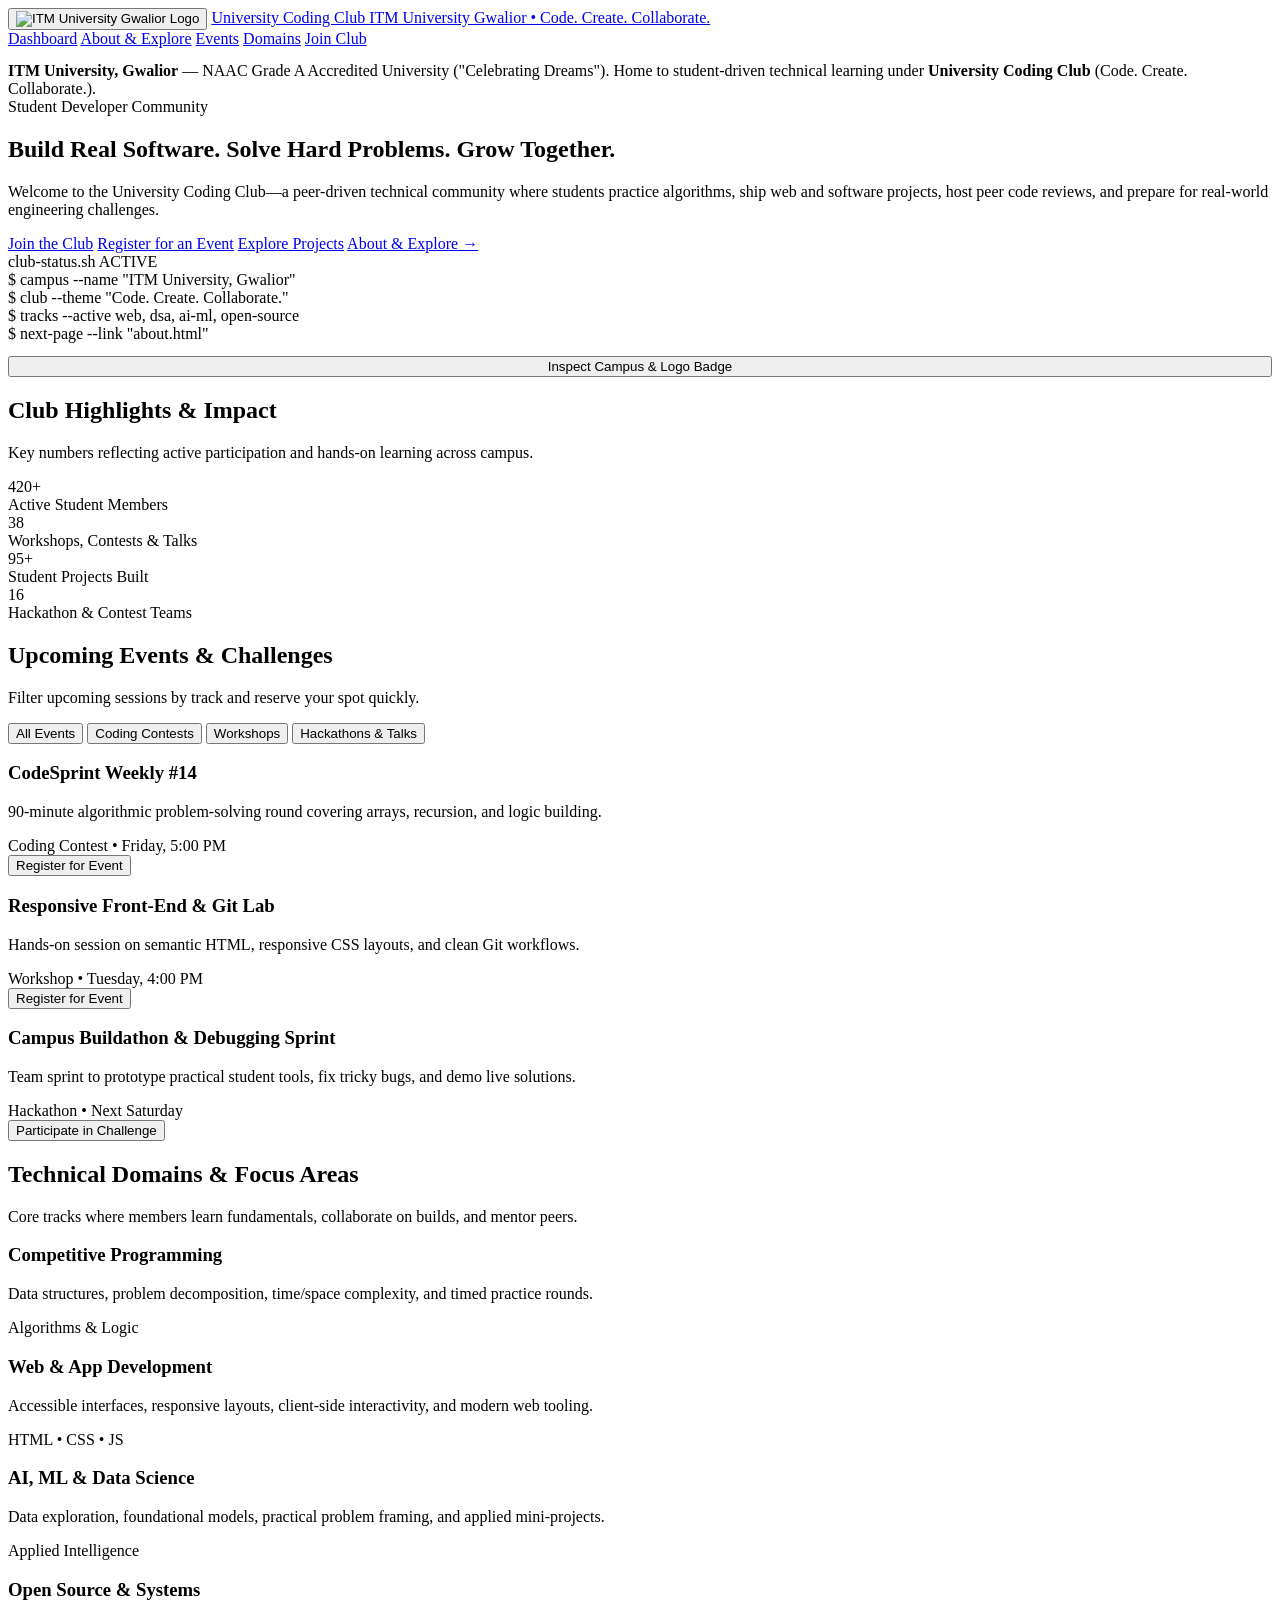
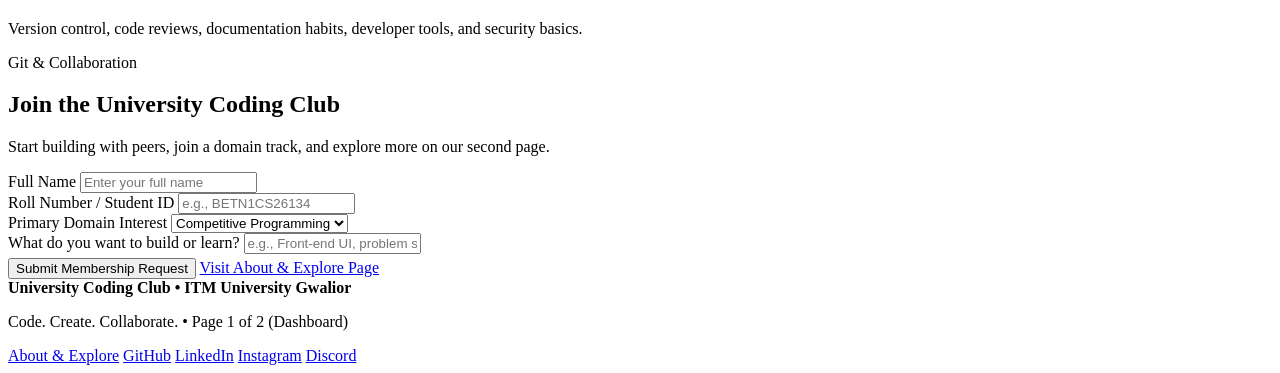
==== index.html @ a3a16de2 "index.html" ====
<!DOCTYPE html>
<html lang="en">
<head>
  <meta charset="UTF-8" />
  <meta name="viewport" content="width=device-width, initial-scale=1.0" />
  <title>University Coding Club | Code. Create. Collaborate.</title>
  <link rel="stylesheet" href="style.css" />
</head>
<body>
  <!-- Top Navigation, ITM University Logo & Club Identity -->
  <header class="navbar">
    <div class="container nav-inner">
      <div class="brand">
        <button
          type="button"
          id="logo-toggle-btn"
          class="logo-badge"
          title="Click for ITM University & Club Info"
          aria-label="Toggle ITM University Info"
        >
          <img src="itm-logo.jpg" alt="ITM University Gwalior Logo" />
        </button>

        <a href="index.html">
          <span class="brand-title">University Coding Club</span>
          <span class="brand-sub">ITM University Gwalior &bull; Code. Create. Collaborate.</span>
        </a>
      </div>

      <nav class="nav-links" aria-label="Primary Navigation">
        <a href="index.html" class="nav-link active">Dashboard</a>
        <a href="about.html" class="nav-link">About &amp; Explore</a>
        <a href="#events" class="nav-link">Events</a>
        <a href="#domains" class="nav-link">Domains</a>
        <a href="#join-club" class="nav-link">Join Club</a>
      </nav>
    </div>
  </header>

  <!-- Interactive Campus / Logo Info Banner -->
  <div class="container" style="margin-top: 0.9rem;">
    <div id="logo-info-banner" class="status-banner" role="region" aria-label="University & Club Details">
      <strong>ITM University, Gwalior</strong> — NAAC Grade A Accredited University ("Celebrating Dreams").
      Home to student-driven technical learning under <strong>University Coding Club</strong> (Code. Create. Collaborate.).
    </div>
  </div>

  <main>
    <!-- Hero Section -->
    <section class="hero container">
      <div class="hero-main">
        <span class="badge">Student Developer Community</span>
        <h1>Build Real Software. Solve Hard Problems. Grow Together.</h1>
        <p>
          Welcome to the University Coding Club—a peer-driven technical community where students practice
          algorithms, ship web and software projects, host peer code reviews, and prepare for real-world
          engineering challenges.
        </p>

        <div class="btn-row">
          <a href="#join-club" class="btn btn-primary">Join the Club</a>
          <a href="#events" class="btn btn-secondary">Register for an Event</a>
          <a href="about.html#showcase" class="btn btn-secondary">Explore Projects</a>
          <a href="about.html" class="btn btn-secondary">About &amp; Explore &rarr;</a>
        </div>
      </div>

      <!-- Club Snapshot Panel -->
      <aside class="hero-panel" aria-label="Club Quick Overview">
        <div>
          <div class="terminal-top">
            <span>club-status.sh</span>
            <span class="terminal-status">ACTIVE</span>
          </div>
          <div class="terminal-line"><span>$</span> campus --name "ITM University, Gwalior"</div>
          <div class="terminal-line"><span>$</span> club --theme "Code. Create. Collaborate."</div>
          <div class="terminal-line"><span>$</span> tracks --active web, dsa, ai-ml, open-source</div>
          <div class="terminal-line"><span>$</span> next-page --link "about.html"</div>
        </div>

        <div class="btn-row" style="margin-top: 0.8rem;">
          <button type="button" id="inspect-logo-btn" class="btn btn-secondary" style="width: 100%;">
            Inspect Campus &amp; Logo Badge
          </button>
        </div>
      </aside>
    </section>

    <!-- Club Highlights / Stats -->
    <section class="section container" aria-labelledby="stats-heading">
      <div class="section-header">
        <h2 id="stats-heading">Club Highlights &amp; Impact</h2>
        <p>Key numbers reflecting active participation and hands-on learning across campus.</p>
      </div>

      <div class="grid-4">
        <article class="card stat-card-1">
          <div class="stat-value">420+</div>
          <div class="stat-label">Active Student Members</div>
        </article>
        <article class="card stat-card-2">
          <div class="stat-value">38</div>
          <div class="stat-label">Workshops, Contests &amp; Talks</div>
        </article>
        <article class="card stat-card-3">
          <div class="stat-value">95+</div>
          <div class="stat-label">Student Projects Built</div>
        </article>
        <article class="card stat-card-4">
          <div class="stat-value">16</div>
          <div class="stat-label">Hackathon &amp; Contest Teams</div>
        </article>
      </div>
    </section>

    <!-- Upcoming Events with Category Filter -->
    <section id="events" class="section container" aria-labelledby="events-heading">
      <div class="section-header">
        <h2 id="events-heading">Upcoming Events &amp; Challenges</h2>
        <p>Filter upcoming sessions by track and reserve your spot quickly.</p>
      </div>

      <div class="filter-bar" role="group" aria-label="Filter events by category">
        <button type="button" class="filter-btn active" data-filter="all">All Events</button>
        <button type="button" class="filter-btn" data-filter="contest">Coding Contests</button>
        <button type="button" class="filter-btn" data-filter="workshop">Workshops</button>
        <button type="button" class="filter-btn" data-filter="hackathon">Hackathons &amp; Talks</button>
      </div>

      <div class="grid-3" id="events-grid">
        <article class="card event-card" data-category="contest">
          <h3>CodeSprint Weekly #14</h3>
          <p>90-minute algorithmic problem-solving round covering arrays, recursion, and logic building.</p>
          <span class="tag">Coding Contest &bull; Friday, 5:00 PM</span>
          <div class="btn-row">
            <button type="button" class="btn btn-secondary register-btn" data-event="CodeSprint Weekly #14">
              Register for Event
            </button>
          </div>
        </article>

        <article class="card event-card" data-category="workshop">
          <h3>Responsive Front-End &amp; Git Lab</h3>
          <p>Hands-on session on semantic HTML, responsive CSS layouts, and clean Git workflows.</p>
          <span class="tag">Workshop &bull; Tuesday, 4:00 PM</span>
          <div class="btn-row">
            <button type="button" class="btn btn-secondary register-btn" data-event="Responsive Front-End &amp; Git Lab">
              Register for Event
            </button>
          </div>
        </article>

        <article class="card event-card" data-category="hackathon">
          <h3>Campus Buildathon &amp; Debugging Sprint</h3>
          <p>Team sprint to prototype practical student tools, fix tricky bugs, and demo live solutions.</p>
          <span class="tag">Hackathon &bull; Next Saturday</span>
          <div class="btn-row">
            <button type="button" class="btn btn-secondary register-btn" data-event="Campus Buildathon &amp; Debugging Sprint">
              Participate in Challenge
            </button>
          </div>
        </article>
      </div>

      <div id="event-status" class="status-banner" role="status" aria-live="polite"></div>
    </section>

    <!-- Technical Domains / Activities -->
    <section id="domains" class="section container" aria-labelledby="domains-heading">
      <div class="section-header">
        <h2 id="domains-heading">Technical Domains &amp; Focus Areas</h2>
        <p>Core tracks where members learn fundamentals, collaborate on builds, and mentor peers.</p>
      </div>

      <div class="grid-4">
        <article class="card">
          <h3>Competitive Programming</h3>
          <p>Data structures, problem decomposition, time/space complexity, and timed practice rounds.</p>
          <span class="tag">Algorithms &amp; Logic</span>
        </article>

        <article class="card">
          <h3>Web &amp; App Development</h3>
          <p>Accessible interfaces, responsive layouts, client-side interactivity, and modern web tooling.</p>
          <span class="tag">HTML &bull; CSS &bull; JS</span>
        </article>

        <article class="card">
          <h3>AI, ML &amp; Data Science</h3>
          <p>Data exploration, foundational models, practical problem framing, and applied mini-projects.</p>
          <span class="tag">Applied Intelligence</span>
        </article>

        <article class="card">
          <h3>Open Source &amp; Systems</h3>
          <p>Version control, code reviews, documentation habits, developer tools, and security basics.</p>
          <span class="tag">Git &amp; Collaboration</span>
        </article>
      </div>
    </section>

    <!-- Call to Action / Quick Join -->
    <section id="join-club" class="section container" aria-labelledby="join-heading">
      <div class="section-header">
        <h2 id="join-heading">Join the University Coding Club</h2>
        <p>Start building with peers, join a domain track, and explore more on our second page.</p>
      </div>

      <div class="form-box">
        <form id="join-form" class="form-grid">
          <div class="form-group">
            <label for="student-name">Full Name</label>
            <input id="student-name" name="studentName" type="text" placeholder="Enter your full name" required />
          </div>

          <div class="form-group">
            <label for="roll-no">Roll Number / Student ID</label>
            <input id="roll-no" name="rollNo" type="text" placeholder="e.g., BETN1CS26134" required />
          </div>

          <div class="form-group">
            <label for="domain-select">Primary Domain Interest</label>
            <select id="domain-select" name="domain">
              <option value="Competitive Programming">Competitive Programming</option>
              <option value="Web & App Development">Web &amp; App Development</option>
              <option value="AI, ML & Data Science">AI, ML &amp; Data Science</option>
              <option value="Open Source & Systems">Open Source &amp; Systems</option>
            </select>
          </div>

          <div class="form-group">
            <label for="goal-input">What do you want to build or learn?</label>
            <input id="goal-input" name="goal" type="text" placeholder="e.g., Front-end UI, problem solving, team projects" />
          </div>

          <div class="form-group full">
            <div class="btn-row" style="margin-top: 0.25rem;">
              <button type="submit" class="btn btn-primary">Submit Membership Request</button>
              <a href="about.html" class="btn btn-secondary">Visit About &amp; Explore Page</a>
            </div>
          </div>
        </form>

        <div id="join-status" class="status-banner" role="status" aria-live="polite"></div>
      </div>
    </section>
  </main>

  <!-- Community Links & Footer -->
  <footer class="footer">
    <div class="container footer-inner">
      <div>
        <strong>University Coding Club &bull; ITM University Gwalior</strong>
        <p>Code. Create. Collaborate. &bull; Page 1 of 2 (Dashboard)</p>
      </div>

      <div class="social-links" aria-label="Community Links">
        <a href="about.html">About &amp; Explore</a>
        <a href="https://github.com" target="_blank" rel="noopener noreferrer">GitHub</a>
        <a href="https://www.linkedin.com" target="_blank" rel="noopener noreferrer">LinkedIn</a>
        <a href="https://www.instagram.com" target="_blank" rel="noopener noreferrer">Instagram</a>
        <a href="https://discord.com" target="_blank" rel="noopener noreferrer">Discord</a>
      </div>
    </div>
  </footer>

  <!-- Interactive Behavior for Logo Info, Event Filters & Join Form -->
  <script>
    const logoToggleBtn = document.getElementById("logo-toggle-btn");
    const inspectLogoBtn = document.getElementById("inspect-logo-btn");
    const logoInfoBanner = document.getElementById("logo-info-banner");

    function toggleLogoBanner() {
      logoInfoBanner.classList.toggle("show");
    }

    logoToggleBtn.addEventListener("click", toggleLogoBanner);
    inspectLogoBtn.addEventListener("click", toggleLogoBanner);

    const filterButtons = document.querySelectorAll(".filter-btn");
    const eventCards = document.querySelectorAll(".event-card");
    const eventStatus = document.getElementById("event-status");

    filterButtons.forEach((button) => {
      button.addEventListener("click", () => {
        const selectedCategory = button.dataset.filter;

        filterButtons.forEach((btn) => btn.classList.remove("active"));
        button.classList.add("active");

        eventCards.forEach((card) => {
          const matches = selectedCategory === "all" || card.dataset.category === selectedCategory;
          card.style.display = matches ? "block" : "none";
        });
      });
    });

    const registerButtons = document.querySelectorAll(".register-btn");
    registerButtons.forEach((btn) => {
      btn.addEventListener("click", () => {
        const eventName = btn.dataset.event;
        eventStatus.textContent = `Selected "${eventName}". Complete your details in the Join Club section below to confirm your interest.`;
        eventStatus.classList.add("show");
      });
    });

    const joinForm = document.getElementById("join-form");
    const joinStatus = document.getElementById("join-status");

    joinForm.addEventListener("submit", (event) => {
      event.preventDefault();
      const nameValue = document.getElementById("student-name").value.trim();
      const rollValue = document.getElementById("roll-no").value.trim();
      const domainValue = document.getElementById("domain-select").value;

      joinStatus.textContent = `Welcome, ${nameValue} (${rollValue})! Your interest in ${domainValue} has been noted for the University Coding Club.`;
      joinStatus.classList.add("show");
      joinForm.reset();
    });
  </script>
</body>
</html>
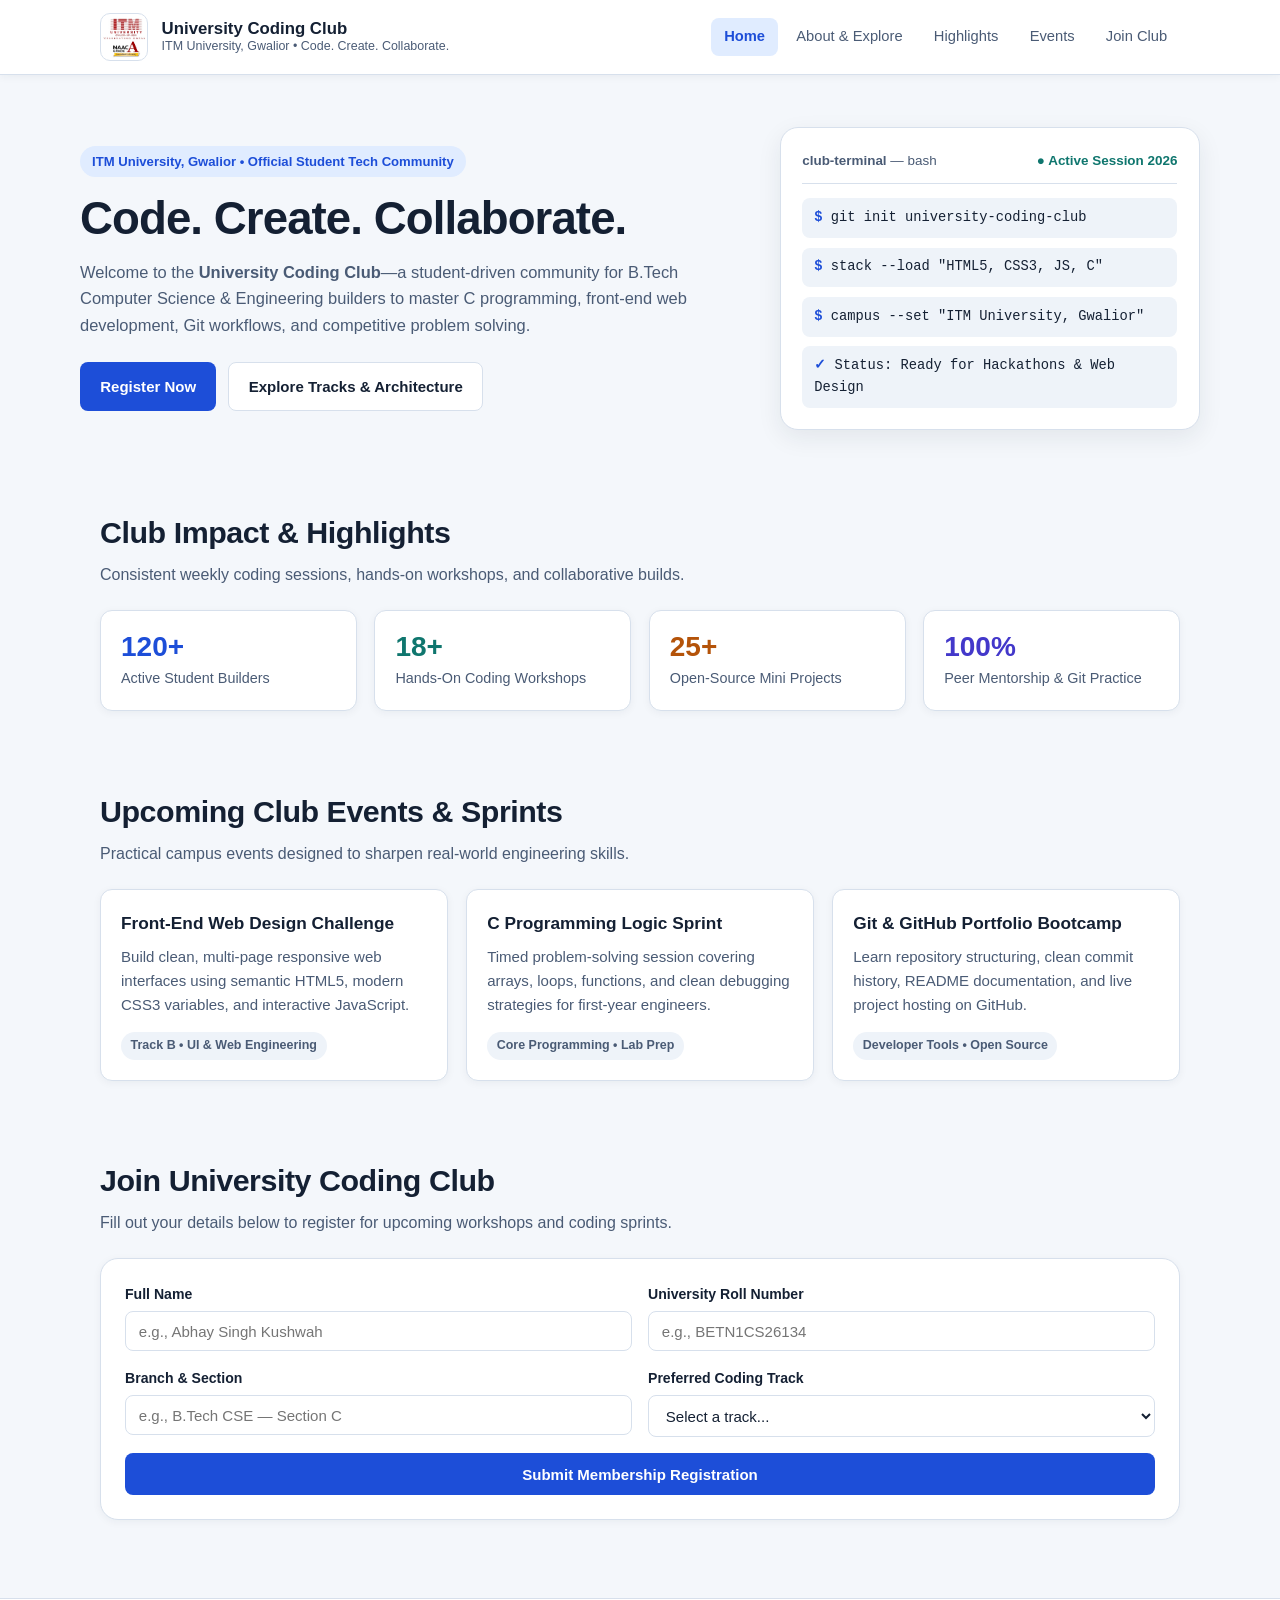
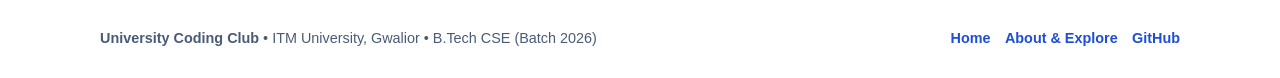
==== commit 7224eeca: "Update index.html Updated the title and improved navigation links. Enhanced the club description and" ====
--- a/index.html
+++ b/index.html
@@ -3,320 +3,258 @@
 <head>
   <meta charset="UTF-8" />
   <meta name="viewport" content="width=device-width, initial-scale=1.0" />
-  <title>University Coding Club | Code. Create. Collaborate.</title>
+  <title>University Coding Club | ITM University, Gwalior</title>
   <link rel="stylesheet" href="style.css" />
 </head>
 <body>
-  <!-- Top Navigation, ITM University Logo & Club Identity -->
+  <!-- Sticky Top Navigation Bar -->
   <header class="navbar">
     <div class="container nav-inner">
-      <div class="brand">
-        <button
-          type="button"
-          id="logo-toggle-btn"
-          class="logo-badge"
-          title="Click for ITM University & Club Info"
-          aria-label="Toggle ITM University Info"
-        >
-          <img src="itm-logo.jpg" alt="ITM University Gwalior Logo" />
-        </button>
-
-        <a href="index.html">
+      <a href="index.html" class="brand" aria-label="University Coding Club Home">
+        <span class="logo-badge">
+          <img src="Screenshot_20261123_182825_Google.jpg" alt="ITM University Gwalior Logo" />
+        </span>
+        <span>
           <span class="brand-title">University Coding Club</span>
-          <span class="brand-sub">ITM University Gwalior &bull; Code. Create. Collaborate.</span>
-        </a>
-      </div>
+          <span class="brand-sub">ITM University, Gwalior • Code. Create. Collaborate.</span>
+        </span>
+      </a>
 
       <nav class="nav-links" aria-label="Primary Navigation">
-        <a href="index.html" class="nav-link active">Dashboard</a>
+        <a href="index.html" class="nav-link active" aria-current="page">Home</a>
         <a href="about.html" class="nav-link">About &amp; Explore</a>
+        <a href="#highlights" class="nav-link">Highlights</a>
         <a href="#events" class="nav-link">Events</a>
-        <a href="#domains" class="nav-link">Domains</a>
-        <a href="#join-club" class="nav-link">Join Club</a>
+        <a href="#join" class="nav-link">Join Club</a>
       </nav>
     </div>
   </header>
 
-  <!-- Interactive Campus / Logo Info Banner -->
-  <div class="container" style="margin-top: 0.9rem;">
-    <div id="logo-info-banner" class="status-banner" role="region" aria-label="University & Club Details">
-      <strong>ITM University, Gwalior</strong> — NAAC Grade A Accredited University ("Celebrating Dreams").
-      Home to student-driven technical learning under <strong>University Coding Club</strong> (Code. Create. Collaborate.).
-    </div>
-  </div>
-
   <main>
     <!-- Hero Section -->
-    <section class="hero container">
-      <div class="hero-main">
-        <span class="badge">Student Developer Community</span>
-        <h1>Build Real Software. Solve Hard Problems. Grow Together.</h1>
+    <section class="container hero">
+      <div>
+        <span class="badge">ITM University, Gwalior • Official Student Tech Community</span>
+        <h1>Code. Create. Collaborate.</h1>
         <p>
-          Welcome to the University Coding Club—a peer-driven technical community where students practice
-          algorithms, ship web and software projects, host peer code reviews, and prepare for real-world
-          engineering challenges.
+          Welcome to the <strong>University Coding Club</strong>—a student-driven community for
+          B.Tech Computer Science &amp; Engineering builders to master C programming, front-end
+          web development, Git workflows, and competitive problem solving.
         </p>
 
         <div class="btn-row">
-          <a href="#join-club" class="btn btn-primary">Join the Club</a>
-          <a href="#events" class="btn btn-secondary">Register for an Event</a>
-          <a href="about.html#showcase" class="btn btn-secondary">Explore Projects</a>
-          <a href="about.html" class="btn btn-secondary">About &amp; Explore &rarr;</a>
-        </div>
-      </div>
-
-      <!-- Club Snapshot Panel -->
-      <aside class="hero-panel" aria-label="Club Quick Overview">
-        <div>
-          <div class="terminal-top">
-            <span>club-status.sh</span>
-            <span class="terminal-status">ACTIVE</span>
-          </div>
-          <div class="terminal-line"><span>$</span> campus --name "ITM University, Gwalior"</div>
-          <div class="terminal-line"><span>$</span> club --theme "Code. Create. Collaborate."</div>
-          <div class="terminal-line"><span>$</span> tracks --active web, dsa, ai-ml, open-source</div>
-          <div class="terminal-line"><span>$</span> next-page --link "about.html"</div>
-        </div>
-
-        <div class="btn-row" style="margin-top: 0.8rem;">
-          <button type="button" id="inspect-logo-btn" class="btn btn-secondary" style="width: 100%;">
-            Inspect Campus &amp; Logo Badge
-          </button>
+          <a href="#join" class="btn btn-primary">Register Now</a>
+          <a href="about.html" class="btn btn-secondary">Explore Tracks &amp; Architecture</a>
+        </div>
+      </div>
+
+      <!-- Interactive Terminal Preview Card -->
+      <aside class="hero-panel" aria-label="Club Live Status Terminal">
+        <div class="terminal-top">
+          <span><strong>club-terminal</strong> — bash</span>
+          <span class="terminal-status">● Active Session 2026</span>
+        </div>
+        <div class="terminal-line"><span>$</span> git init university-coding-club</div>
+        <div class="terminal-line"><span>$</span> stack --load "HTML5, CSS3, JS, C"</div>
+        <div class="terminal-line"><span>$</span> campus --set "ITM University, Gwalior"</div>
+        <div class="terminal-line" style="margin-bottom: 0;">
+          <span>✓</span> Status: Ready for Hackathons &amp; Web Design
         </div>
       </aside>
     </section>
 
-    <!-- Club Highlights / Stats -->
-    <section class="section container" aria-labelledby="stats-heading">
-      <div class="section-header">
-        <h2 id="stats-heading">Club Highlights &amp; Impact</h2>
-        <p>Key numbers reflecting active participation and hands-on learning across campus.</p>
-      </div>
-
-      <div class="grid-4">
-        <article class="card stat-card-1">
-          <div class="stat-value">420+</div>
-          <div class="stat-label">Active Student Members</div>
-        </article>
-        <article class="card stat-card-2">
-          <div class="stat-value">38</div>
-          <div class="stat-label">Workshops, Contests &amp; Talks</div>
-        </article>
-        <article class="card stat-card-3">
-          <div class="stat-value">95+</div>
-          <div class="stat-label">Student Projects Built</div>
-        </article>
-        <article class="card stat-card-4">
-          <div class="stat-value">16</div>
-          <div class="stat-label">Hackathon &amp; Contest Teams</div>
-        </article>
-      </div>
-    </section>
-
-    <!-- Upcoming Events with Category Filter -->
-    <section id="events" class="section container" aria-labelledby="events-heading">
-      <div class="section-header">
-        <h2 id="events-heading">Upcoming Events &amp; Challenges</h2>
-        <p>Filter upcoming sessions by track and reserve your spot quickly.</p>
-      </div>
-
-      <div class="filter-bar" role="group" aria-label="Filter events by category">
-        <button type="button" class="filter-btn active" data-filter="all">All Events</button>
-        <button type="button" class="filter-btn" data-filter="contest">Coding Contests</button>
-        <button type="button" class="filter-btn" data-filter="workshop">Workshops</button>
-        <button type="button" class="filter-btn" data-filter="hackathon">Hackathons &amp; Talks</button>
-      </div>
-
-      <div class="grid-3" id="events-grid">
-        <article class="card event-card" data-category="contest">
-          <h3>CodeSprint Weekly #14</h3>
-          <p>90-minute algorithmic problem-solving round covering arrays, recursion, and logic building.</p>
-          <span class="tag">Coding Contest &bull; Friday, 5:00 PM</span>
-          <div class="btn-row">
-            <button type="button" class="btn btn-secondary register-btn" data-event="CodeSprint Weekly #14">
-              Register for Event
-            </button>
-          </div>
-        </article>
-
-        <article class="card event-card" data-category="workshop">
-          <h3>Responsive Front-End &amp; Git Lab</h3>
-          <p>Hands-on session on semantic HTML, responsive CSS layouts, and clean Git workflows.</p>
-          <span class="tag">Workshop &bull; Tuesday, 4:00 PM</span>
-          <div class="btn-row">
-            <button type="button" class="btn btn-secondary register-btn" data-event="Responsive Front-End &amp; Git Lab">
-              Register for Event
-            </button>
-          </div>
-        </article>
-
-        <article class="card event-card" data-category="hackathon">
-          <h3>Campus Buildathon &amp; Debugging Sprint</h3>
-          <p>Team sprint to prototype practical student tools, fix tricky bugs, and demo live solutions.</p>
-          <span class="tag">Hackathon &bull; Next Saturday</span>
-          <div class="btn-row">
-            <button type="button" class="btn btn-secondary register-btn" data-event="Campus Buildathon &amp; Debugging Sprint">
-              Participate in Challenge
-            </button>
-          </div>
-        </article>
-      </div>
-
-      <div id="event-status" class="status-banner" role="status" aria-live="polite"></div>
-    </section>
-
-    <!-- Technical Domains / Activities -->
-    <section id="domains" class="section container" aria-labelledby="domains-heading">
-      <div class="section-header">
-        <h2 id="domains-heading">Technical Domains &amp; Focus Areas</h2>
-        <p>Core tracks where members learn fundamentals, collaborate on builds, and mentor peers.</p>
-      </div>
-
-      <div class="grid-4">
-        <article class="card">
-          <h3>Competitive Programming</h3>
-          <p>Data structures, problem decomposition, time/space complexity, and timed practice rounds.</p>
-          <span class="tag">Algorithms &amp; Logic</span>
-        </article>
-
-        <article class="card">
-          <h3>Web &amp; App Development</h3>
-          <p>Accessible interfaces, responsive layouts, client-side interactivity, and modern web tooling.</p>
-          <span class="tag">HTML &bull; CSS &bull; JS</span>
-        </article>
-
-        <article class="card">
-          <h3>AI, ML &amp; Data Science</h3>
-          <p>Data exploration, foundational models, practical problem framing, and applied mini-projects.</p>
-          <span class="tag">Applied Intelligence</span>
-        </article>
-
-        <article class="card">
-          <h3>Open Source &amp; Systems</h3>
-          <p>Version control, code reviews, documentation habits, developer tools, and security basics.</p>
-          <span class="tag">Git &amp; Collaboration</span>
-        </article>
-      </div>
-    </section>
-
-    <!-- Call to Action / Quick Join -->
-    <section id="join-club" class="section container" aria-labelledby="join-heading">
-      <div class="section-header">
-        <h2 id="join-heading">Join the University Coding Club</h2>
-        <p>Start building with peers, join a domain track, and explore more on our second page.</p>
-      </div>
-
-      <div class="form-box">
-        <form id="join-form" class="form-grid">
-          <div class="form-group">
-            <label for="student-name">Full Name</label>
-            <input id="student-name" name="studentName" type="text" placeholder="Enter your full name" required />
-          </div>
-
-          <div class="form-group">
-            <label for="roll-no">Roll Number / Student ID</label>
-            <input id="roll-no" name="rollNo" type="text" placeholder="e.g., BETN1CS26134" required />
-          </div>
-
-          <div class="form-group">
-            <label for="domain-select">Primary Domain Interest</label>
-            <select id="domain-select" name="domain">
-              <option value="Competitive Programming">Competitive Programming</option>
-              <option value="Web & App Development">Web &amp; App Development</option>
-              <option value="AI, ML & Data Science">AI, ML &amp; Data Science</option>
-              <option value="Open Source & Systems">Open Source &amp; Systems</option>
-            </select>
-          </div>
-
-          <div class="form-group">
-            <label for="goal-input">What do you want to build or learn?</label>
-            <input id="goal-input" name="goal" type="text" placeholder="e.g., Front-end UI, problem solving, team projects" />
-          </div>
-
-          <div class="form-group full">
-            <div class="btn-row" style="margin-top: 0.25rem;">
-              <button type="submit" class="btn btn-primary">Submit Membership Request</button>
-              <a href="about.html" class="btn btn-secondary">Visit About &amp; Explore Page</a>
+    <!-- Club Highlights & Stats -->
+    <section id="highlights" class="section">
+      <div class="container">
+        <div class="section-header">
+          <h2>Club Impact &amp; Highlights</h2>
+          <p>Consistent weekly coding sessions, hands-on workshops, and collaborative builds.</p>
+        </div>
+
+        <div class="grid-4">
+          <article class="card stat-card-1">
+            <div class="stat-value">120+</div>
+            <div class="stat-label">Active Student Builders</div>
+          </article>
+
+          <article class="card stat-card-2">
+            <div class="stat-value">18+</div>
+            <div class="stat-label">Hands-On Coding Workshops</div>
+          </article>
+
+          <article class="card stat-card-3">
+            <div class="stat-value">25+</div>
+            <div class="stat-label">Open-Source Mini Projects</div>
+          </article>
+
+          <article class="card stat-card-4">
+            <div class="stat-value">100%</div>
+            <div class="stat-label">Peer Mentorship &amp; Git Practice</div>
+          </article>
+        </div>
+      </div>
+    </section>
+
+    <!-- Upcoming Events & Hackathons -->
+    <section id="events" class="section">
+      <div class="container">
+        <div class="section-header">
+          <h2>Upcoming Club Events &amp; Sprints</h2>
+          <p>Practical campus events designed to sharpen real-world engineering skills.</p>
+        </div>
+
+        <div class="grid-3">
+          <article class="card">
+            <h3>Front-End Web Design Challenge</h3>
+            <p>
+              Build clean, multi-page responsive web interfaces using semantic HTML5, modern CSS3
+              variables, and interactive JavaScript.
+            </p>
+            <span class="tag">Track B • UI &amp; Web Engineering</span>
+          </article>
+
+          <article class="card">
+            <h3>C Programming Logic Sprint</h3>
+            <p>
+              Timed problem-solving session covering arrays, loops, functions, and clean debugging
+              strategies for first-year engineers.
+            </p>
+            <span class="tag">Core Programming • Lab Prep</span>
+          </article>
+
+          <article class="card">
+            <h3>Git &amp; GitHub Portfolio Bootcamp</h3>
+            <p>
+              Learn repository structuring, clean commit history, README documentation, and live
+              project hosting on GitHub.
+            </p>
+            <span class="tag">Developer Tools • Open Source</span>
+          </article>
+        </div>
+      </div>
+    </section>
+
+    <!-- Interactive Member Registration Form -->
+    <section id="join" class="section">
+      <div class="container">
+        <div class="section-header">
+          <h2>Join University Coding Club</h2>
+          <p>Fill out your details below to register for upcoming workshops and coding sprints.</p>
+        </div>
+
+        <div class="form-box">
+          <form id="joinForm" novalidate>
+            <div class="form-grid">
+              <div class="form-group">
+                <label for="studentName">Full Name</label>
+                <input
+                  type="text"
+                  id="studentName"
+                  name="studentName"
+                  placeholder="e.g., Abhay Singh Kushwah"
+                  required
+                />
+              </div>
+
+              <div class="form-group">
+                <label for="rollNumber">University Roll Number</label>
+                <input
+                  type="text"
+                  id="rollNumber"
+                  name="rollNumber"
+                  placeholder="e.g., BETN1CS26134"
+                  required
+                />
+              </div>
+
+              <div class="form-group">
+                <label for="branchSection">Branch &amp; Section</label>
+                <input
+                  type="text"
+                  id="branchSection"
+                  name="branchSection"
+                  placeholder="e.g., B.Tech CSE — Section C"
+                  required
+                />
+              </div>
+
+              <div class="form-group">
+                <label for="primaryTrack">Preferred Coding Track</label>
+                <select id="primaryTrack" name="primaryTrack" required>
+                  <option value="">Select a track...</option>
+                  <option value="Web & UI Design (HTML/CSS/JS)">Web &amp; UI Design (HTML/CSS/JS)</option>
+                  <option value="C Programming & Problem Solving">C Programming &amp; Problem Solving</option>
+                  <option value="Git, GitHub & Open Source">Git, GitHub &amp; Open Source</option>
+                  <option value="Competitive Programming">Competitive Programming</option>
+                </select>
+              </div>
+
+              <div class="form-group full">
+                <button type="submit" class="btn btn-primary">Submit Membership Registration</button>
+              </div>
             </div>
-          </div>
-        </form>
-
-        <div id="join-status" class="status-banner" role="status" aria-live="polite"></div>
+          </form>
+
+          <div id="joinStatusBanner" class="status-banner" role="status" aria-live="polite"></div>
+        </div>
       </div>
     </section>
   </main>
 
-  <!-- Community Links & Footer -->
+  <!-- Footer -->
   <footer class="footer">
     <div class="container footer-inner">
       <div>
-        <strong>University Coding Club &bull; ITM University Gwalior</strong>
-        <p>Code. Create. Collaborate. &bull; Page 1 of 2 (Dashboard)</p>
-      </div>
-
-      <div class="social-links" aria-label="Community Links">
+        <strong>University Coding Club</strong> • ITM University, Gwalior • B.Tech CSE (Batch 2026)
+      </div>
+      <div class="social-links">
+        <a href="index.html">Home</a>
         <a href="about.html">About &amp; Explore</a>
-        <a href="https://github.com" target="_blank" rel="noopener noreferrer">GitHub</a>
-        <a href="https://www.linkedin.com" target="_blank" rel="noopener noreferrer">LinkedIn</a>
-        <a href="https://www.instagram.com" target="_blank" rel="noopener noreferrer">Instagram</a>
-        <a href="https://discord.com" target="_blank" rel="noopener noreferrer">Discord</a>
+        <a href="https://github.com/abhaykushwahtech27012008" target="_blank" rel="noopener noreferrer">GitHub</a>
       </div>
     </div>
   </footer>
 
-  <!-- Interactive Behavior for Logo Info, Event Filters & Join Form -->
+  <!-- Interactive Form Submission Script -->
   <script>
-    const logoToggleBtn = document.getElementById("logo-toggle-btn");
-    const inspectLogoBtn = document.getElementById("inspect-logo-btn");
-    const logoInfoBanner = document.getElementById("logo-info-banner");
-
-    function toggleLogoBanner() {
-      logoInfoBanner.classList.toggle("show");
-    }
-
-    logoToggleBtn.addEventListener("click", toggleLogoBanner);
-    inspectLogoBtn.addEventListener("click", toggleLogoBanner);
-
-    const filterButtons = document.querySelectorAll(".filter-btn");
-    const eventCards = document.querySelectorAll(".event-card");
-    const eventStatus = document.getElementById("event-status");
-
-    filterButtons.forEach((button) => {
-      button.addEventListener("click", () => {
-        const selectedCategory = button.dataset.filter;
-
-        filterButtons.forEach((btn) => btn.classList.remove("active"));
-        button.classList.add("active");
-
-        eventCards.forEach((card) => {
-          const matches = selectedCategory === "all" || card.dataset.category === selectedCategory;
-          card.style.display = matches ? "block" : "none";
-        });
+    (function () {
+      const form = document.getElementById("joinForm");
+      const banner = document.getElementById("joinStatusBanner");
+
+      if (!form || !banner) return;
+
+      form.addEventListener("submit", function (event) {
+        event.preventDefault();
+
+        const name = document.getElementById("studentName").value.trim();
+        const roll = document.getElementById("rollNumber").value.trim();
+        const branch = document.getElementById("branchSection").value.trim();
+        const track = document.getElementById("primaryTrack").value;
+
+        if (!name || !roll || !branch || !track) {
+          banner.style.backgroundColor = "#fee2e2";
+          banner.style.borderColor = "#fca5a5";
+          banner.textContent = "Please fill in all fields (Name, Roll Number, Branch/Section, and Track) before submitting.";
+          banner.classList.add("show");
+          return;
+        }
+
+        banner.style.backgroundColor = "var(--accent-soft)";
+        banner.style.borderColor = "#bfd7ff";
+        banner.innerHTML =
+          "<strong>Registration Confirmed!</strong> Welcome, <strong>" +
+          name +
+          "</strong> (" +
+          roll +
+          " • " +
+          branch +
+          "). You are registered for the <strong>" +
+          track +
+          "</strong> track.";
+        banner.classList.add("show");
+        form.reset();
       });
-    });
-
-    const registerButtons = document.querySelectorAll(".register-btn");
-    registerButtons.forEach((btn) => {
-      btn.addEventListener("click", () => {
-        const eventName = btn.dataset.event;
-        eventStatus.textContent = `Selected "${eventName}". Complete your details in the Join Club section below to confirm your interest.`;
-        eventStatus.classList.add("show");
-      });
-    });
-
-    const joinForm = document.getElementById("join-form");
-    const joinStatus = document.getElementById("join-status");
-
-    joinForm.addEventListener("submit", (event) => {
-      event.preventDefault();
-      const nameValue = document.getElementById("student-name").value.trim();
-      const rollValue = document.getElementById("roll-no").value.trim();
-      const domainValue = document.getElementById("domain-select").value;
-
-      joinStatus.textContent = `Welcome, ${nameValue} (${rollValue})! Your interest in ${domainValue} has been noted for the University Coding Club.`;
-      joinStatus.classList.add("show");
-      joinForm.reset();
-    });
+    })();
   </script>
 </body>
 </html>
--- a/style.css
+++ b/style.css
@@ -0,0 +1,571 @@
+/* ==========================================================================
+   UNIVERSITY CODING CLUB — GLOBAL STYLESHEET (style.css)
+   Theme: "Code. Create. Collaborate."
+   Institution: ITM University, Gwalior (B.Tech CSE, Section C)
+   Linked Pages: index.html & about.html
+   ========================================================================== */
+
+:root {
+  /* Surface & Background Tokens */
+  --bg-page: #f4f7fb;
+  --bg-surface: #ffffff;
+  --bg-subtle: #eef3f9;
+
+  /* Typography Tokens */
+  --text-primary: #142033;
+  --text-secondary: #4a5b75;
+
+  /* Border & Divider Tokens */
+  --border-color: #d7e0ec;
+
+  /* Brand & Semantic Accent Tokens */
+  --accent-primary: #1d4ed8;
+  --accent-primary-hover: #1e40af;
+  --accent-soft: #e0ecff;
+  --accent-teal: #0f766e;
+  --accent-amber: #b45309;
+
+  /* Elevation Shadows */
+  --shadow-sm: 0 2px 8px rgba(20, 32, 51, 0.05);
+  --shadow-md: 0 8px 24px rgba(20, 32, 51, 0.08);
+
+  /* Border Radii */
+  --radius-sm: 8px;
+  --radius-md: 12px;
+  --radius-lg: 18px;
+
+  /* Layout Container Width */
+  --max-width: 1120px;
+}
+
+/* Global Box-Sizing Reset */
+*,
+*::before,
+*::after {
+  box-sizing: border-box;
+}
+
+/* Smooth Anchor Scrolling */
+html {
+  scroll-behavior: smooth;
+}
+
+/* Base Document Typography & Surface */
+body {
+  margin: 0;
+  font-family: "Segoe UI", Roboto, "Helvetica Neue", Arial, sans-serif;
+  background-color: var(--bg-page);
+  color: var(--text-primary);
+  line-height: 1.6;
+}
+
+/* Link & Media Defaults */
+a {
+  color: inherit;
+  text-decoration: none;
+}
+
+img {
+  max-width: 100%;
+  display: block;
+}
+
+/* Centered Max-Width Content Wrapper */
+.container {
+  width: 100%;
+  max-width: var(--max-width);
+  margin: 0 auto;
+  padding: 0 1.25rem;
+}
+
+/* ==========================================================================
+   HEADER & STICKY NAVIGATION BAR
+   ========================================================================== */
+.navbar {
+  position: sticky;
+  top: 0;
+  z-index: 100;
+  background: rgba(255, 255, 255, 0.94);
+  backdrop-filter: blur(10px);
+  border-bottom: 1px solid var(--border-color);
+  box-shadow: var(--shadow-sm);
+}
+
+.nav-inner {
+  display: flex;
+  align-items: center;
+  justify-content: space-between;
+  gap: 1rem;
+  min-height: 74px;
+  padding-top: 0.5rem;
+  padding-bottom: 0.5rem;
+}
+
+.brand {
+  display: flex;
+  align-items: center;
+  gap: 0.85rem;
+}
+
+.logo-badge {
+  width: 48px;
+  height: 48px;
+  border-radius: 10px;
+  border: 1px solid var(--border-color);
+  background: var(--bg-surface);
+  padding: 2px;
+  display: inline-flex;
+  align-items: center;
+  justify-content: center;
+  overflow: hidden;
+  cursor: pointer;
+  transition: transform 0.2s ease, box-shadow 0.2s ease, border-color 0.2s ease;
+  flex-shrink: 0;
+}
+
+.logo-badge:hover,
+.logo-badge:focus-visible {
+  transform: translateY(-1px);
+  box-shadow: var(--shadow-sm);
+  border-color: var(--accent-primary);
+  outline: none;
+}
+
+.logo-badge img {
+  width: 100%;
+  height: 100%;
+  object-fit: cover;
+  border-radius: 8px;
+}
+
+.brand-title {
+  display: block;
+  font-size: 1.05rem;
+  font-weight: 700;
+  line-height: 1.2;
+  color: var(--text-primary);
+}
+
+.brand-sub {
+  display: block;
+  font-size: 0.78rem;
+  color: var(--text-secondary);
+  line-height: 1.25;
+}
+
+.nav-links {
+  display: flex;
+  align-items: center;
+  gap: 0.35rem;
+  flex-wrap: wrap;
+}
+
+.nav-link {
+  padding: 0.48rem 0.8rem;
+  border-radius: var(--radius-sm);
+  font-size: 0.92rem;
+  font-weight: 500;
+  color: var(--text-secondary);
+  transition: background-color 0.2s ease, color 0.2s ease;
+}
+
+.nav-link:hover,
+.nav-link:focus-visible {
+  background-color: var(--bg-subtle);
+  color: var(--text-primary);
+  outline: none;
+}
+
+.nav-link.active {
+  background-color: var(--accent-soft);
+  color: var(--accent-primary);
+  font-weight: 600;
+}
+
+/* ==========================================================================
+   HERO SECTION & TERMINAL PREVIEW CARD
+   ========================================================================== */
+.hero {
+  padding: 3.25rem 0 2.5rem;
+  display: grid;
+  grid-template-columns: 1.35fr 0.85fr;
+  gap: 2rem;
+  align-items: center;
+}
+
+.badge {
+  display: inline-flex;
+  align-items: center;
+  gap: 0.4rem;
+  padding: 0.32rem 0.75rem;
+  border-radius: 999px;
+  background-color: var(--accent-soft);
+  color: var(--accent-primary);
+  font-size: 0.82rem;
+  font-weight: 600;
+  margin-bottom: 0.9rem;
+}
+
+.hero h1 {
+  margin: 0 0 0.85rem;
+  font-size: clamp(1.95rem, 3.8vw, 2.85rem);
+  line-height: 1.18;
+  letter-spacing: -0.02em;
+}
+
+.hero p {
+  margin: 0 0 1.5rem;
+  color: var(--text-secondary);
+  font-size: 1.03rem;
+}
+
+.btn-row {
+  display: flex;
+  flex-wrap: wrap;
+  gap: 0.75rem;
+  align-items: center;
+}
+
+.btn {
+  display: inline-flex;
+  align-items: center;
+  justify-content: center;
+  gap: 0.45rem;
+  padding: 0.72rem 1.2rem;
+  border-radius: var(--radius-sm);
+  font-size: 0.94rem;
+  font-weight: 600;
+  border: 1px solid transparent;
+  cursor: pointer;
+  transition: background-color 0.2s ease, transform 0.15s ease, border-color 0.2s ease;
+}
+
+.btn:active {
+  transform: translateY(1px);
+}
+
+.btn-primary {
+  background-color: var(--accent-primary);
+  color: #ffffff;
+}
+
+.btn-primary:hover,
+.btn-primary:focus-visible {
+  background-color: var(--accent-primary-hover);
+  outline: none;
+}
+
+.btn-secondary {
+  background-color: var(--bg-surface);
+  color: var(--text-primary);
+  border-color: var(--border-color);
+}
+
+.btn-secondary:hover,
+.btn-secondary:focus-visible {
+  background-color: var(--bg-subtle);
+  border-color: #b7c6db;
+  outline: none;
+}
+
+.hero-panel {
+  background: var(--bg-surface);
+  border: 1px solid var(--border-color);
+  border-radius: var(--radius-lg);
+  padding: 1.35rem;
+  box-shadow: var(--shadow-md);
+}
+
+.terminal-top {
+  display: flex;
+  align-items: center;
+  justify-content: space-between;
+  padding-bottom: 0.75rem;
+  margin-bottom: 0.9rem;
+  border-bottom: 1px solid var(--border-color);
+  font-size: 0.84rem;
+  color: var(--text-secondary);
+}
+
+.terminal-status {
+  color: var(--accent-teal);
+  font-weight: 600;
+}
+
+.terminal-line {
+  font-family: Consolas, Monaco, "Courier New", monospace;
+  font-size: 0.86rem;
+  background: var(--bg-subtle);
+  padding: 0.55rem 0.75rem;
+  border-radius: var(--radius-sm);
+  margin-bottom: 0.6rem;
+  color: var(--text-primary);
+}
+
+.terminal-line span {
+  color: var(--accent-primary);
+  font-weight: 700;
+}
+
+/* ==========================================================================
+   SECTIONS, GRIDS & CARDS
+   ========================================================================== */
+.section {
+  padding: 2.35rem 0;
+}
+
+.section-header {
+  margin-bottom: 1.4rem;
+}
+
+.section-header h2 {
+  margin: 0 0 0.35rem;
+  font-size: clamp(1.45rem, 2.5vw, 1.9rem);
+  letter-spacing: -0.015em;
+}
+
+.section-header p {
+  margin: 0;
+  color: var(--text-secondary);
+}
+
+.grid-4 {
+  display: grid;
+  grid-template-columns: repeat(4, minmax(0, 1fr));
+  gap: 1.1rem;
+}
+
+.grid-3 {
+  display: grid;
+  grid-template-columns: repeat(3, minmax(0, 1fr));
+  gap: 1.15rem;
+}
+
+.grid-2 {
+  display: grid;
+  grid-template-columns: repeat(2, minmax(0, 1fr));
+  gap: 1.25rem;
+}
+
+.card {
+  background: var(--bg-surface);
+  border: 1px solid var(--border-color);
+  border-radius: var(--radius-md);
+  padding: 1.25rem;
+  box-shadow: var(--shadow-sm);
+  transition: transform 0.2s ease, box-shadow 0.2s ease, border-color 0.2s ease;
+}
+
+.card:hover {
+  transform: translateY(-2px);
+  box-shadow: var(--shadow-md);
+  border-color: #c3d2e6;
+}
+
+.stat-value {
+  font-size: 1.75rem;
+  font-weight: 700;
+  line-height: 1.15;
+  margin-bottom: 0.25rem;
+}
+
+.stat-label {
+  font-size: 0.9rem;
+  color: var(--text-secondary);
+}
+
+.stat-card-1 .stat-value {
+  color: var(--accent-primary);
+}
+
+.stat-card-2 .stat-value {
+  color: var(--accent-teal);
+}
+
+.stat-card-3 .stat-value {
+  color: var(--accent-amber);
+}
+
+.stat-card-4 .stat-value {
+  color: #4338ca;
+}
+
+.card h3 {
+  margin: 0 0 0.45rem;
+  font-size: 1.08rem;
+}
+
+.card p {
+  margin: 0 0 0.9rem;
+  color: var(--text-secondary);
+  font-size: 0.94rem;
+}
+
+.tag {
+  display: inline-block;
+  font-size: 0.78rem;
+  font-weight: 600;
+  padding: 0.24rem 0.6rem;
+  border-radius: 999px;
+  background-color: var(--bg-subtle);
+  color: var(--text-secondary);
+}
+
+/* ==========================================================================
+   FILTER CONTROLS, STATUS BANNER & FORMS
+   ========================================================================== */
+.filter-bar {
+  display: flex;
+  flex-wrap: wrap;
+  gap: 0.55rem;
+  margin-bottom: 1.25rem;
+}
+
+.filter-btn {
+  padding: 0.45rem 0.9rem;
+  border-radius: 999px;
+  border: 1px solid var(--border-color);
+  background: var(--bg-surface);
+  color: var(--text-secondary);
+  font-size: 0.88rem;
+  font-weight: 600;
+  cursor: pointer;
+  transition: all 0.2s ease;
+}
+
+.filter-btn:hover,
+.filter-btn.active {
+  background: var(--accent-primary);
+  color: #ffffff;
+  border-color: var(--accent-primary);
+}
+
+.status-banner {
+  margin-top: 1rem;
+  padding: 0.9rem 1.1rem;
+  border-radius: var(--radius-md);
+  background: var(--accent-soft);
+  border: 1px solid #bfd7ff;
+  color: var(--text-primary);
+  font-size: 0.92rem;
+  display: none;
+}
+
+.status-banner.show {
+  display: block;
+}
+
+.form-box {
+  background: var(--bg-surface);
+  border: 1px solid var(--border-color);
+  border-radius: var(--radius-lg);
+  padding: 1.5rem;
+  box-shadow: var(--shadow-sm);
+}
+
+.form-grid {
+  display: grid;
+  grid-template-columns: repeat(2, minmax(0, 1fr));
+  gap: 1rem;
+}
+
+.form-group {
+  display: flex;
+  flex-direction: column;
+  gap: 0.35rem;
+}
+
+.form-group.full {
+  grid-column: 1 / -1;
+}
+
+label {
+  font-size: 0.88rem;
+  font-weight: 600;
+  color: var(--text-primary);
+}
+
+input,
+select {
+  padding: 0.65rem 0.8rem;
+  border-radius: var(--radius-sm);
+  border: 1px solid var(--border-color);
+  font-size: 0.94rem;
+  font-family: inherit;
+  color: var(--text-primary);
+  background: #ffffff;
+}
+
+input:focus,
+select:focus {
+  outline: 2px solid var(--accent-soft);
+  border-color: var(--accent-primary);
+}
+
+/* ==========================================================================
+   FOOTER & RESPONSIVE MEDIA QUERIES
+   ========================================================================== */
+.footer {
+  margin-top: 2.5rem;
+  background: var(--bg-surface);
+  border-top: 1px solid var(--border-color);
+  padding: 1.75rem 0;
+  color: var(--text-secondary);
+  font-size: 0.9rem;
+}
+
+.footer-inner {
+  display: flex;
+  align-items: center;
+  justify-content: space-between;
+  flex-wrap: wrap;
+  gap: 1rem;
+}
+
+.social-links {
+  display: flex;
+  flex-wrap: wrap;
+  gap: 0.9rem;
+}
+
+.social-links a {
+  font-weight: 600;
+  color: var(--accent-primary);
+}
+
+.social-links a:hover {
+  text-decoration: underline;
+}
+
+@media (max-width: 960px) {
+  .hero {
+    grid-template-columns: 1fr;
+    padding-top: 2.25rem;
+  }
+
+  .grid-4 {
+    grid-template-columns: repeat(2, minmax(0, 1fr));
+  }
+
+  .grid-3 {
+    grid-template-columns: repeat(2, minmax(0, 1fr));
+  }
+}
+
+@media (max-width: 640px) {
+  .nav-inner {
+    flex-direction: column;
+    align-items: flex-start;
+  }
+
+  .grid-4,
+  .grid-3,
+  .grid-2,
+  .form-grid {
+    grid-template-columns: 1fr;
+  }
+
+  .btn-row .btn {
+    width: 100%;
+  }
+}
